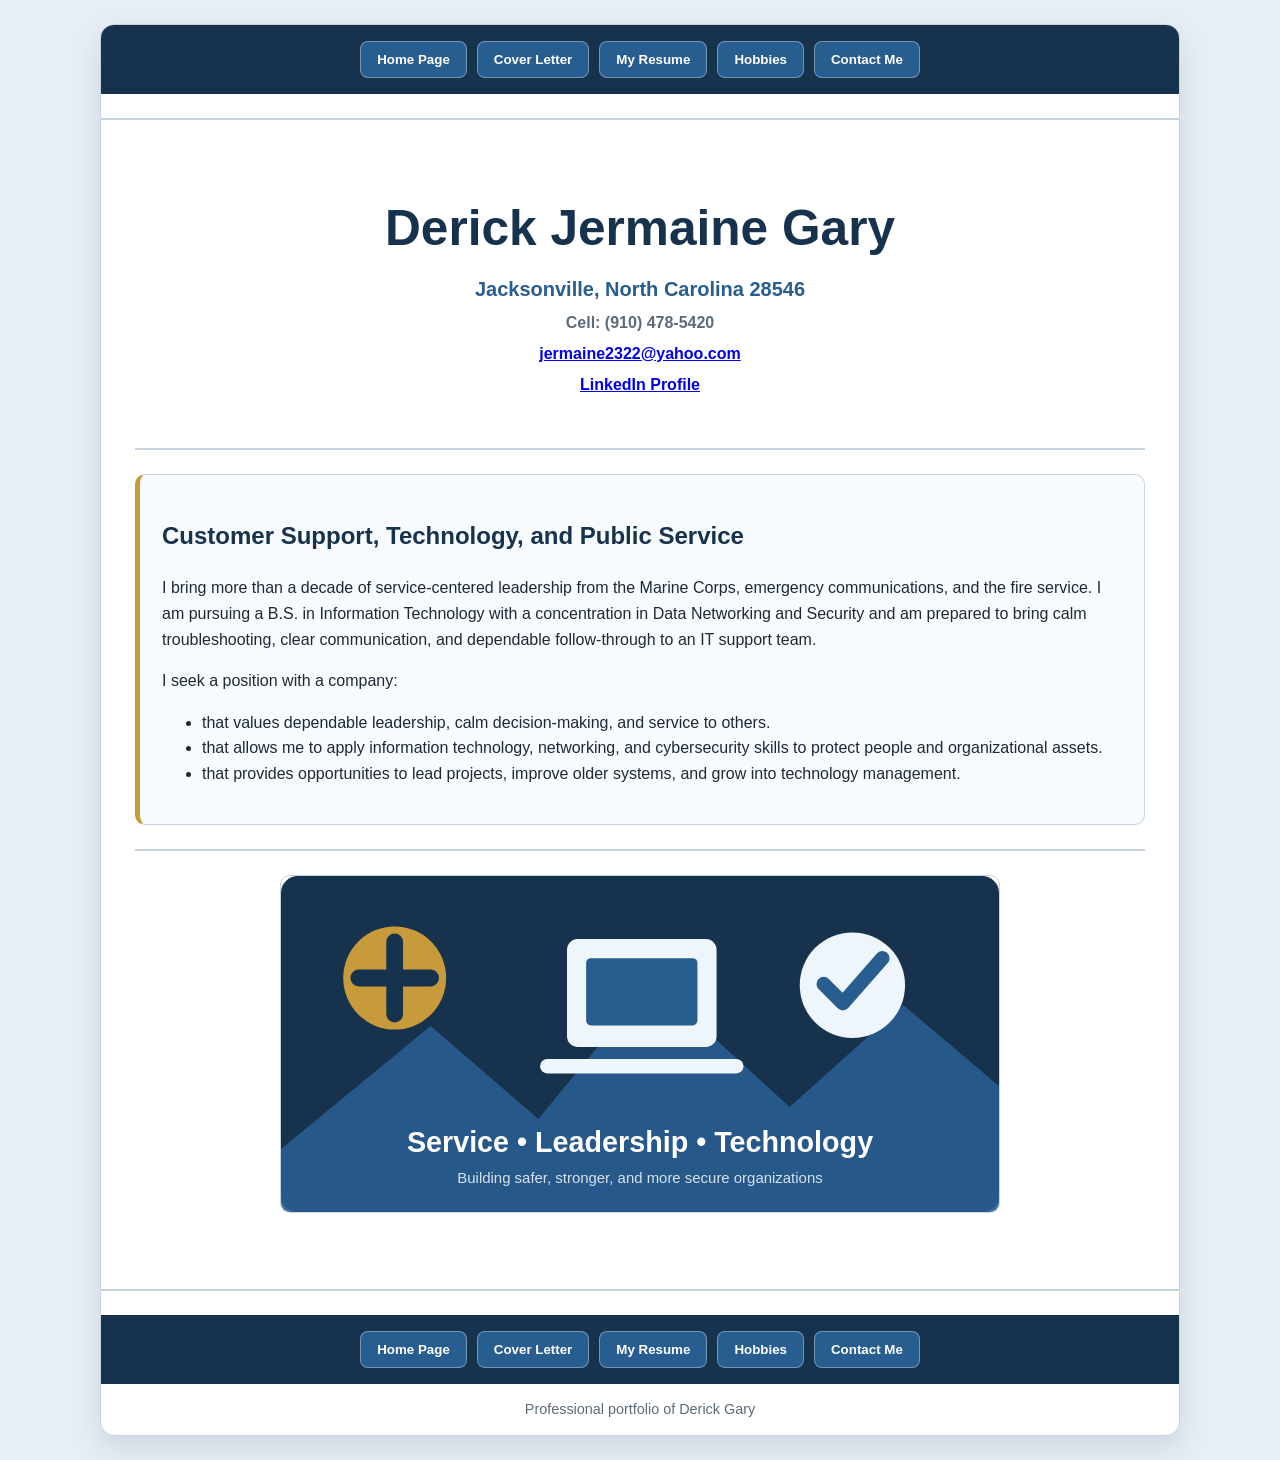
==== index.html @ 92b2d749 "Add files via upload" ====
<!DOCTYPE html>
<html lang="en">
<head>
  <meta charset="UTF-8">
  <meta name="viewport" content="width=device-width, initial-scale=1.0">
  <title>Home - Derick Gary</title>
  <link rel="stylesheet" href="style.css">
</head>
<body>
<div class="page-shell">
<div class="navigation">
<button onclick="document.location = 'index.html'">Home Page</button>
<button onclick="document.location = 'Cover.html'">Cover Letter</button>
<button onclick="document.location = 'Resume.html'">My Resume</button>
<button onclick="document.location = 'Hobby.html'">Hobbies</button>
<button onclick="document.location = 'Contact.html'">Contact Me</button>
</div>
<hr>
<main class="content">
  <div class="profile-header">
    <h1>Derick Jermaine Gary</h1>
    <h2>Jacksonville, North Carolina 28546</h2>
    <h3>Cell: (910) 478-5420</h3>
    <h3><a href="mailto:jermaine2322@yahoo.com">jermaine2322@yahoo.com</a></h3>
    <h3><a href="https://www.linkedin.com/in/derick-gary-855312196" target="_blank" rel="noopener">LinkedIn Profile</a></h3>
  </div>
  <hr>
  <section class="section-card">
    <h1>Customer Support, Technology, and Public Service</h1>
    <p>I bring more than a decade of service-centered leadership from the Marine Corps, emergency communications, and the fire service. I am pursuing a B.S. in Information Technology with a concentration in Data Networking and Security and am prepared to bring calm troubleshooting, clear communication, and dependable follow-through to an IT support team.</p>
    <p>I seek a position with a company:</p>
    <ul>
      <li>that values dependable leadership, calm decision-making, and service to others.</li>
      <li>that allows me to apply information technology, networking, and cybersecurity skills to protect people and organizational assets.</li>
      <li>that provides opportunities to lead projects, improve older systems, and grow into technology management.</li>
    </ul>
  </section>
  <hr>
  <img class="hero-image" src="hero.svg" alt="Service, leadership, and technology banner">
</main>
<hr>
<div class="navigation">
<button onclick="document.location = 'index.html'">Home Page</button>
<button onclick="document.location = 'Cover.html'">Cover Letter</button>
<button onclick="document.location = 'Resume.html'">My Resume</button>
<button onclick="document.location = 'Hobby.html'">Hobbies</button>
<button onclick="document.location = 'Contact.html'">Contact Me</button>
</div>
<div class="footer-note">Professional portfolio of Derick Gary</div>
</div>
</body>
</html>
---- style.css ----
:root {
  --navy: #17324d;
  --blue: #285d8f;
  --gold: #c79a3b;
  --ink: #1d2a36;
  --muted: #5c6b78;
  --page: #e7eef5;
  --card: #ffffff;
  --line: #c7d3df;
}

* { box-sizing: border-box; }

body {
  margin: 0;
  background-color: var(--page);
  color: var(--ink);
  font-family: Arial, Helvetica, sans-serif;
  line-height: 1.6;
}

.page-shell {
  width: min(1080px, 92%);
  margin: 24px auto;
  background: var(--card);
  border: 1px solid var(--line);
  border-radius: 14px;
  box-shadow: 0 12px 30px rgba(23, 50, 77, 0.12);
  overflow: hidden;
}

.navigation {
  display: flex;
  justify-content: center;
  flex-wrap: wrap;
  gap: 10px;
  padding: 16px;
  background: var(--navy);
}

.navigation button {
  border: 1px solid rgba(255,255,255,0.35);
  border-radius: 8px;
  padding: 10px 16px;
  color: white;
  background: var(--blue);
  font-weight: 700;
  cursor: pointer;
}

.navigation button:hover,
.navigation button:focus {
  background: var(--gold);
  color: #12263a;
}

.content { padding: 28px 34px 34px; }

.profile-header {
  text-align: center;
  padding: 12px 20px 22px;
}

.profile-header h1,
.profile-header h2,
.profile-header h3 { margin: 5px 0; }

.profile-header h1 { color: var(--navy); font-size: clamp(2rem, 5vw, 3.1rem); }
.profile-header h2 { color: var(--blue); font-size: 1.25rem; }
.profile-header h3 { color: var(--muted); font-size: 1rem; font-weight: 600; }

hr {
  border: 0;
  border-top: 2px solid var(--line);
  margin: 24px 0;
}

h1, h2, h3 { color: var(--navy); }

.section-card {
  margin: 20px 0;
  padding: 22px;
  border: 1px solid var(--line);
  border-left: 5px solid var(--gold);
  border-radius: 10px;
  background: #f8fbfd;
}

.hero-image,
.profile-image,
.contact-image,
.hobby-image {
  display: block;
  max-width: 100%;
  height: auto;
  margin: 18px auto;
  border-radius: 10px;
  border: 1px solid var(--line);
}

.hero-image { width: 720px; }
.profile-image { width: 280px; }
.contact-image { width: 260px; }

.hobby-grid {
  display: grid;
  grid-template-columns: repeat(2, minmax(0, 1fr));
  gap: 22px;
}

.hobby-card {
  padding: 18px;
  border: 1px solid var(--line);
  border-radius: 12px;
  background: #f8fbfd;
}

.hobby-card h3 { text-align: center; }
.hobby-image { width: 100%; max-height: 240px; object-fit: cover; }

.resume-header { text-align: center; }
.resume-section { margin: 22px 0; }
.resume-section h3 { margin-bottom: 6px; border-bottom: 2px solid var(--gold); padding-bottom: 4px; }
.resume-item { margin-bottom: 16px; }
.resume-item strong { color: var(--navy); }

.callout {
  padding: 16px 18px;
  border-radius: 10px;
  background: #eef5fb;
  border: 1px solid #b8cee1;
}

.contact-link {
  text-align: center;
}

.contact-link a { color: var(--blue); font-weight: 700; }

.footer-note {
  text-align: center;
  padding: 14px 20px;
  color: var(--muted);
  font-size: 0.9rem;
}

@media (max-width: 720px) {
  .content { padding: 22px 18px 28px; }
  .hobby-grid { grid-template-columns: 1fr; }
  .navigation button { width: 46%; }
}
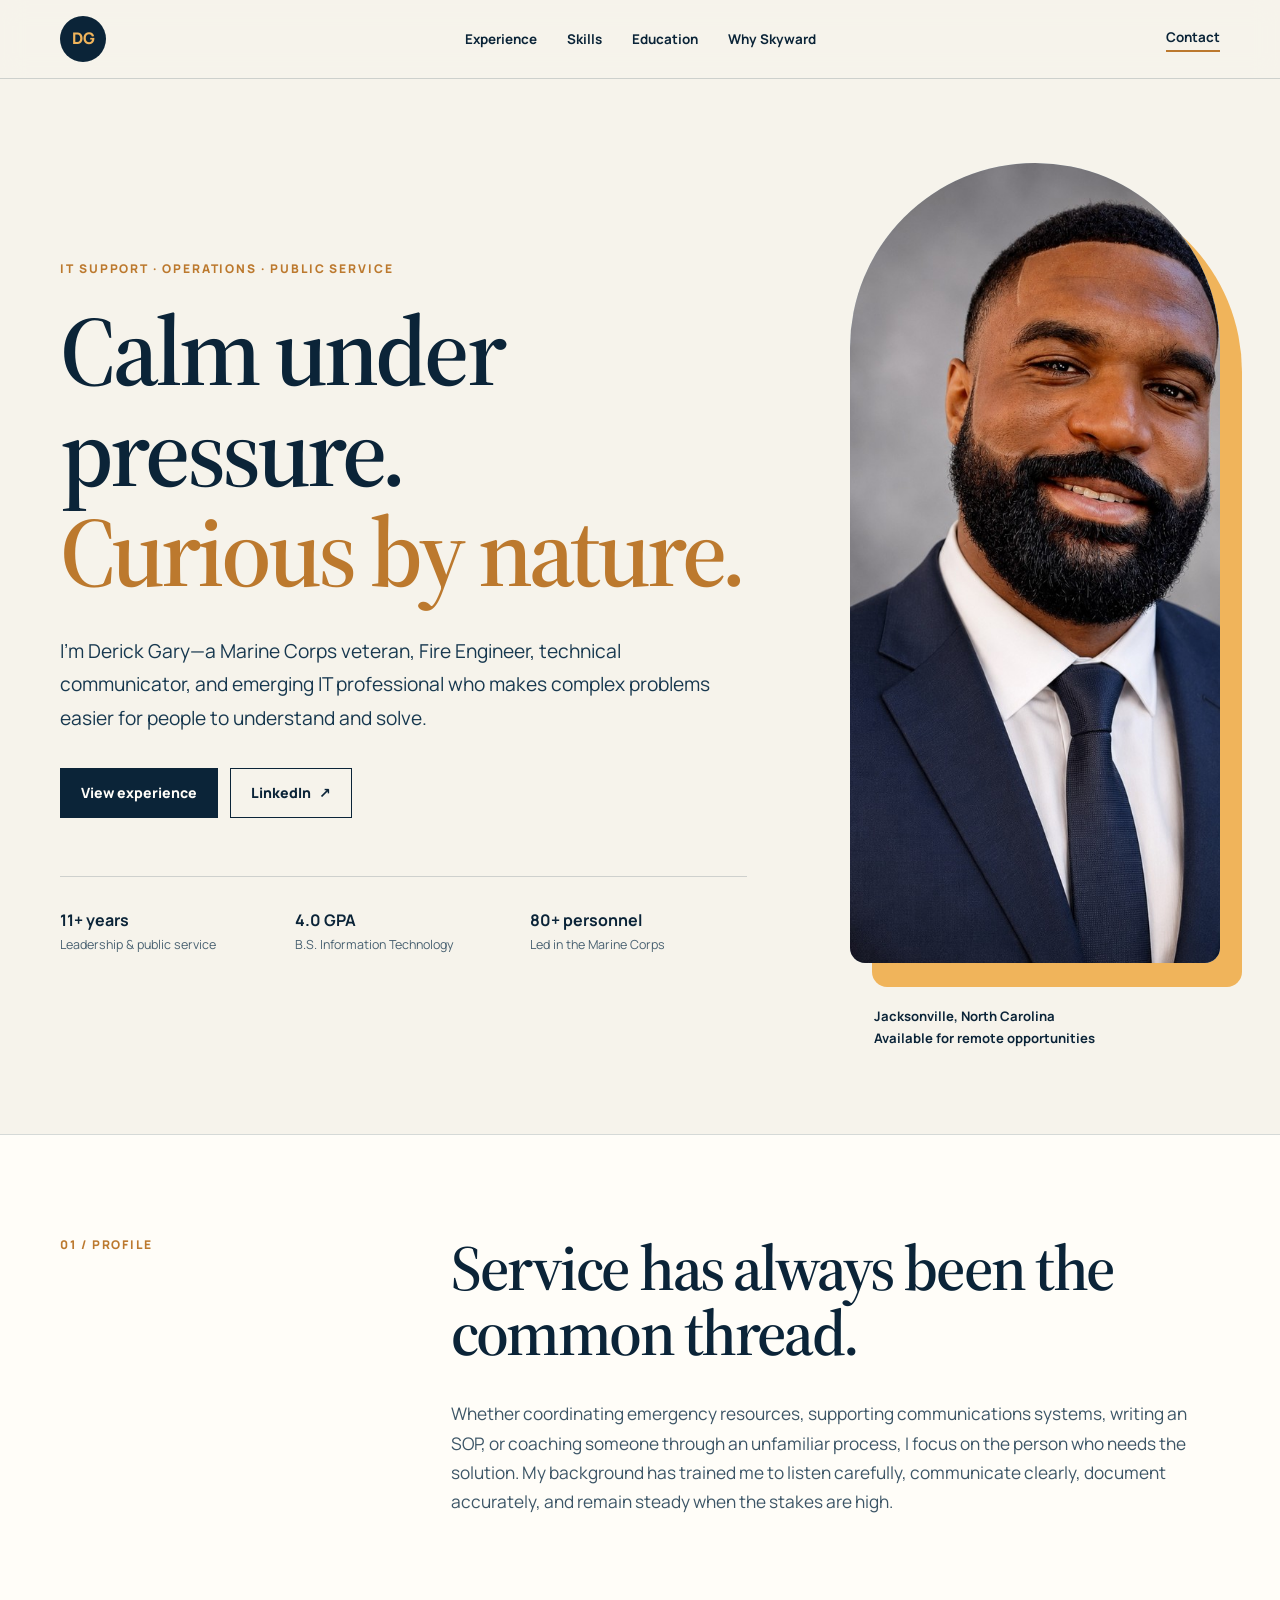
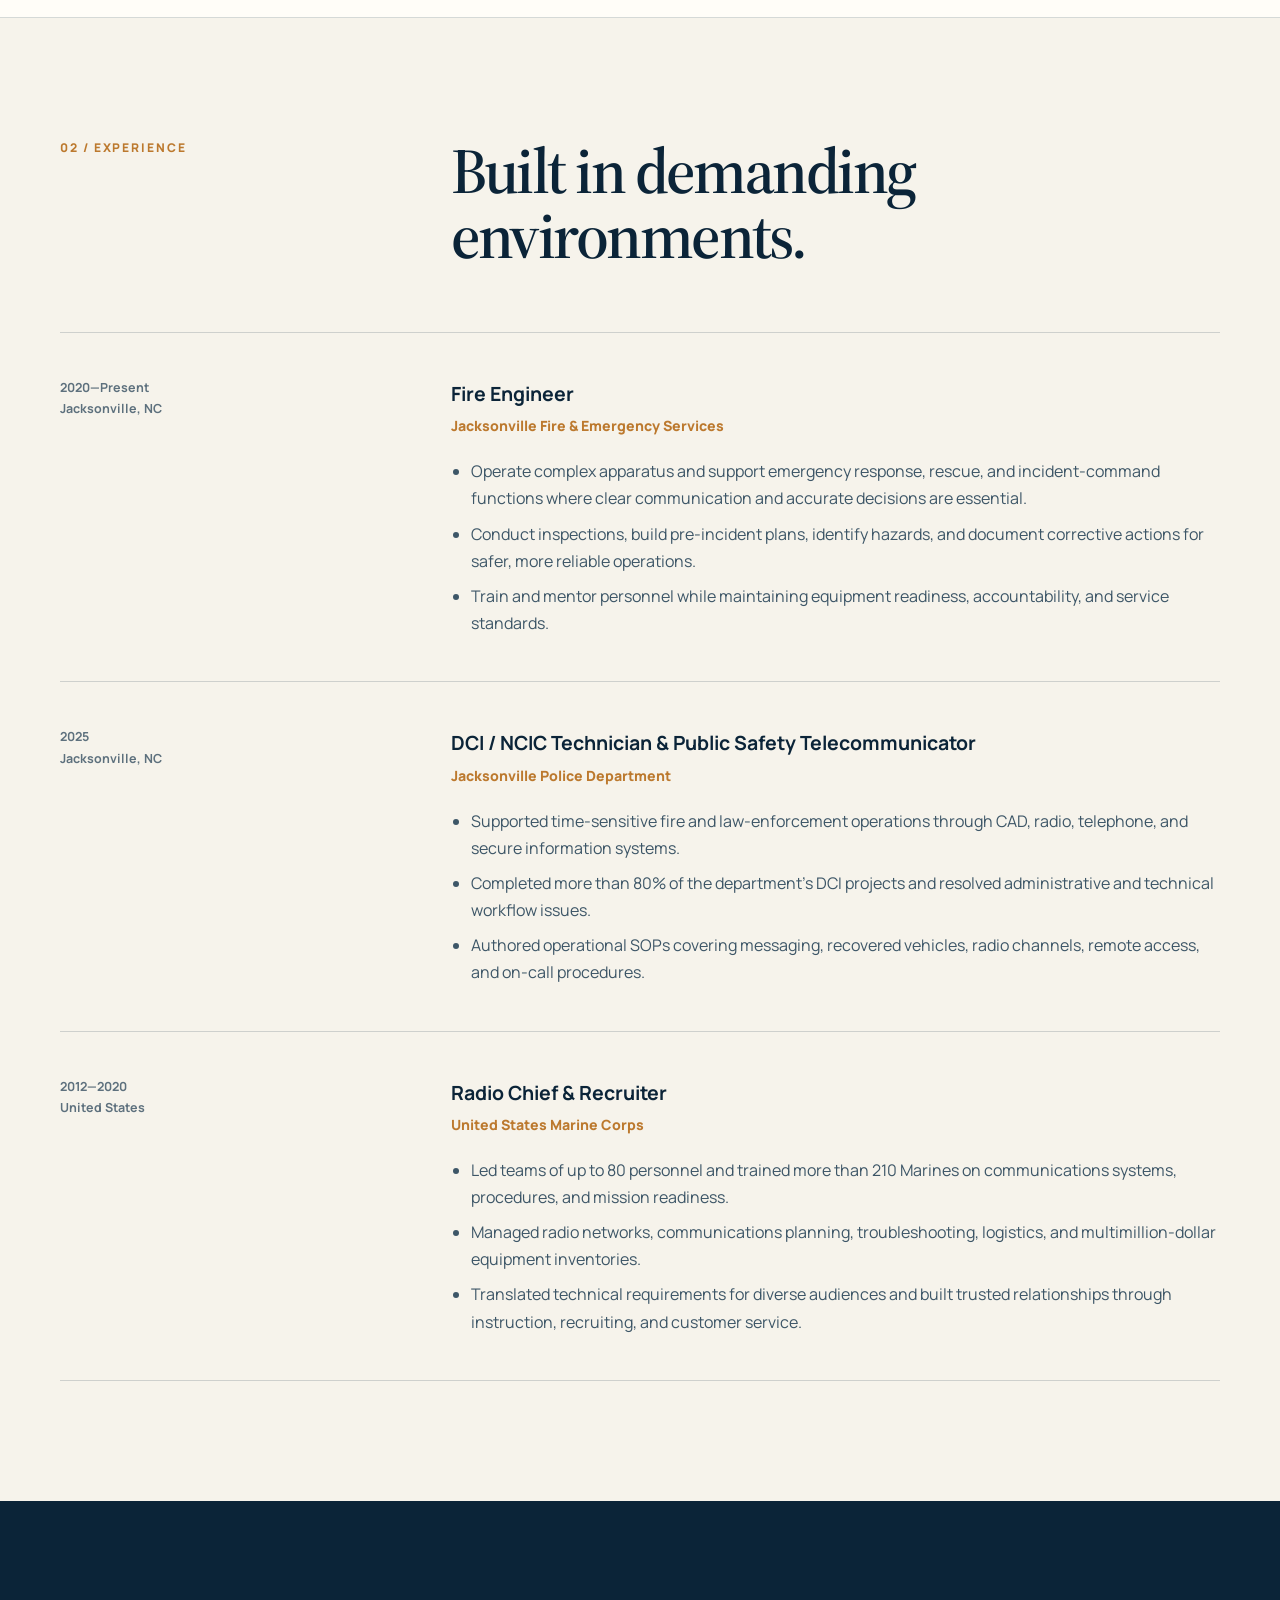
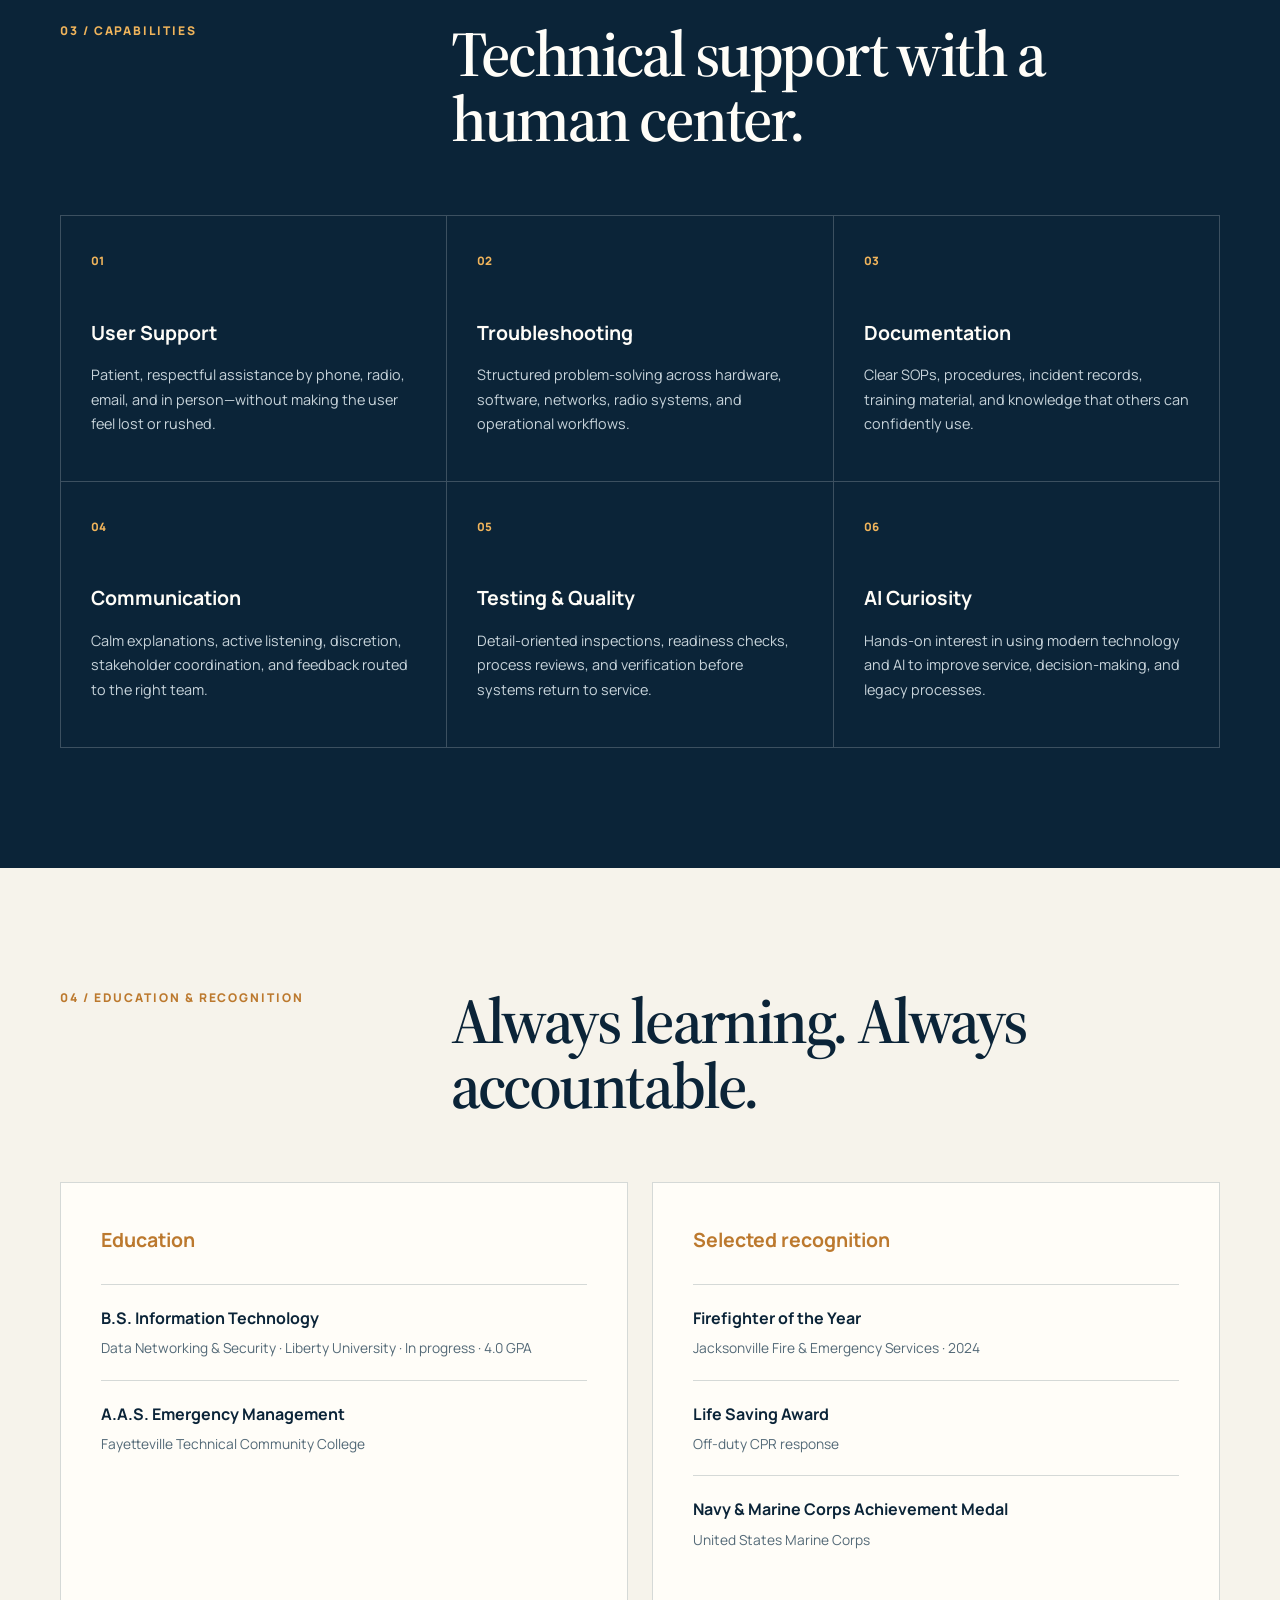
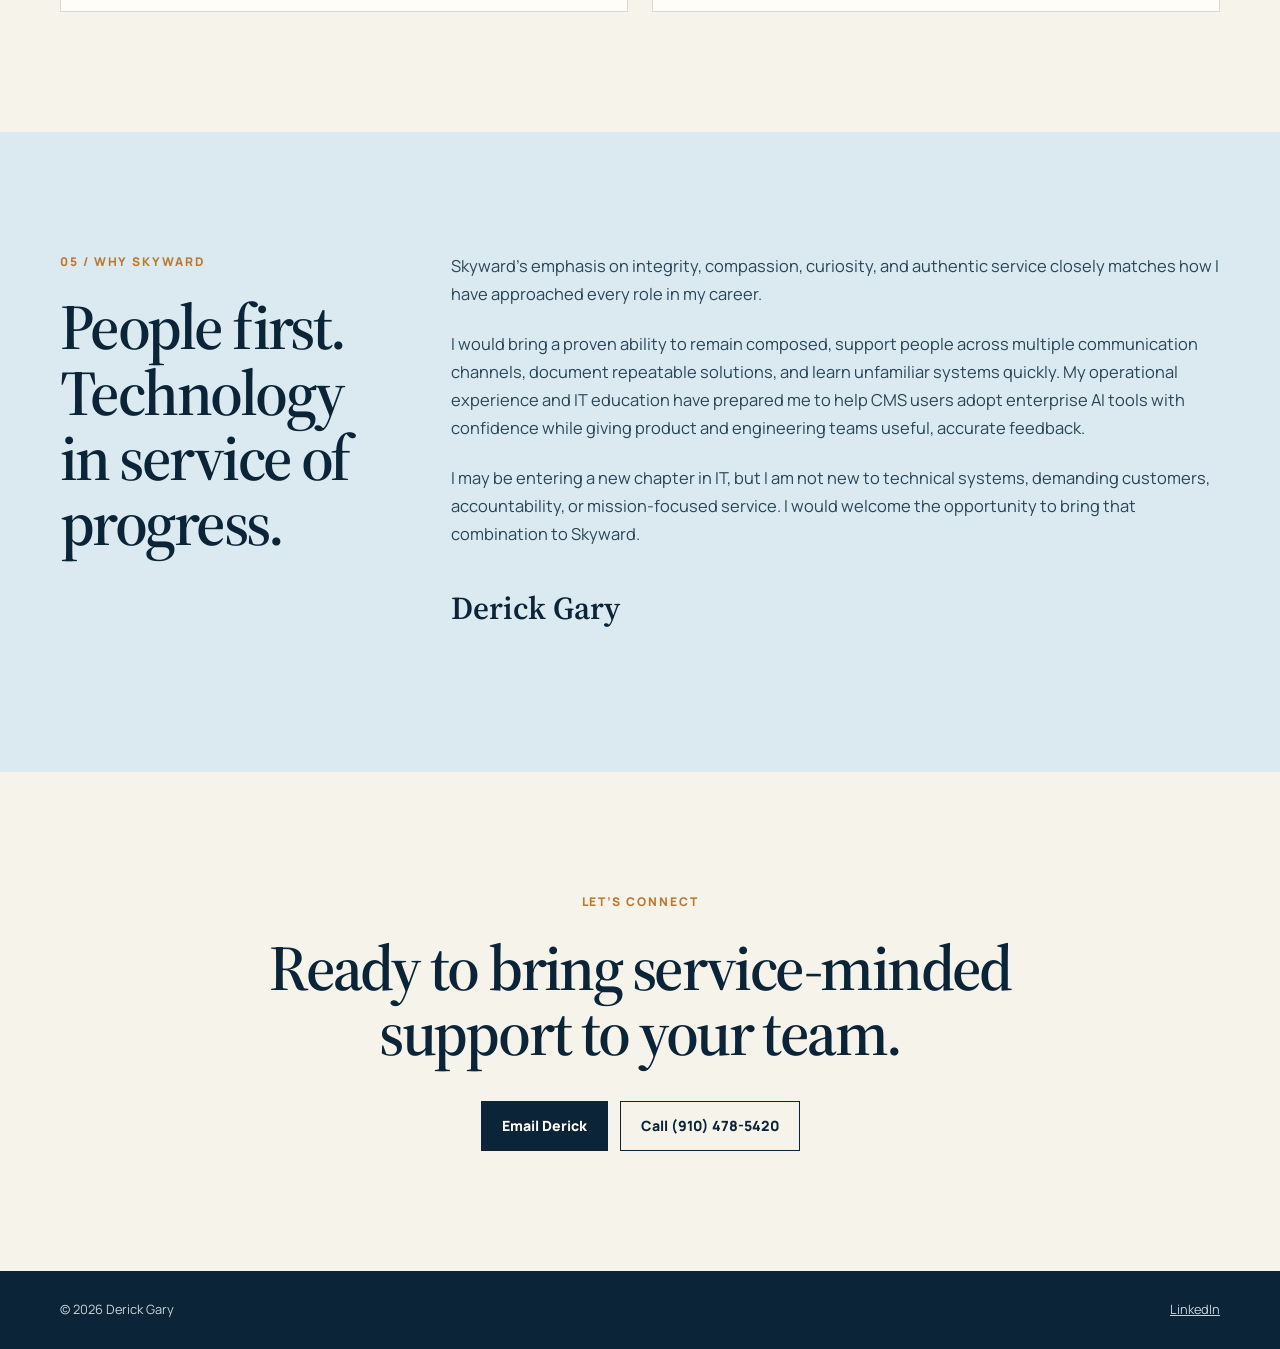
==== commit ae9c9a0e: "Add files via upload" ====
--- a/index.html
+++ b/index.html
@@ -1,52 +1,172 @@
-<!DOCTYPE html>
+<!doctype html>
 <html lang="en">
 <head>
-  <meta charset="UTF-8">
-  <meta name="viewport" content="width=device-width, initial-scale=1.0">
-  <title>Home - Derick Gary</title>
+  <meta charset="utf-8">
+  <meta name="viewport" content="width=device-width, initial-scale=1">
+  <meta name="description" content="Derick Gary is a Marine Corps veteran, Fire Engineer, technical communicator, and emerging IT professional based in Jacksonville, North Carolina.">
+  <title>Derick Gary | IT Support &amp; Operations</title>
+  <link rel="preconnect" href="https://fonts.googleapis.com">
+  <link rel="preconnect" href="https://fonts.gstatic.com" crossorigin>
+  <link href="https://fonts.googleapis.com/css2?family=Manrope:wght@400;500;600;700;800&amp;family=Source+Serif+4:opsz,wght@8..60,600&amp;display=swap" rel="stylesheet">
   <link rel="stylesheet" href="style.css">
+  <link rel="icon" type="image/svg+xml" href="data:image/svg+xml,%3Csvg xmlns='http://www.w3.org/2000/svg' viewBox='0 0 64 64'%3E%3Crect width='64' height='64' rx='14' fill='%230b2438'/%3E%3Cpath d='M18 15h15c11 0 18 6 18 17s-7 17-18 17H18V15zm14 26c7 0 10-3 10-9s-3-9-10-9h-5v18h5z' fill='%23f0b45b'/%3E%3C/svg%3E">
 </head>
 <body>
-<div class="page-shell">
-<div class="navigation">
-<button onclick="document.location = 'index.html'">Home Page</button>
-<button onclick="document.location = 'Cover.html'">Cover Letter</button>
-<button onclick="document.location = 'Resume.html'">My Resume</button>
-<button onclick="document.location = 'Hobby.html'">Hobbies</button>
-<button onclick="document.location = 'Contact.html'">Contact Me</button>
-</div>
-<hr>
-<main class="content">
-  <div class="profile-header">
-    <h1>Derick Jermaine Gary</h1>
-    <h2>Jacksonville, North Carolina 28546</h2>
-    <h3>Cell: (910) 478-5420</h3>
-    <h3><a href="mailto:jermaine2322@yahoo.com">jermaine2322@yahoo.com</a></h3>
-    <h3><a href="https://www.linkedin.com/in/derick-gary-855312196" target="_blank" rel="noopener">LinkedIn Profile</a></h3>
-  </div>
-  <hr>
-  <section class="section-card">
-    <h1>Customer Support, Technology, and Public Service</h1>
-    <p>I bring more than a decade of service-centered leadership from the Marine Corps, emergency communications, and the fire service. I am pursuing a B.S. in Information Technology with a concentration in Data Networking and Security and am prepared to bring calm troubleshooting, clear communication, and dependable follow-through to an IT support team.</p>
-    <p>I seek a position with a company:</p>
-    <ul>
-      <li>that values dependable leadership, calm decision-making, and service to others.</li>
-      <li>that allows me to apply information technology, networking, and cybersecurity skills to protect people and organizational assets.</li>
-      <li>that provides opportunities to lead projects, improve older systems, and grow into technology management.</li>
-    </ul>
-  </section>
-  <hr>
-  <img class="hero-image" src="hero.svg" alt="Service, leadership, and technology banner">
-</main>
-<hr>
-<div class="navigation">
-<button onclick="document.location = 'index.html'">Home Page</button>
-<button onclick="document.location = 'Cover.html'">Cover Letter</button>
-<button onclick="document.location = 'Resume.html'">My Resume</button>
-<button onclick="document.location = 'Hobby.html'">Hobbies</button>
-<button onclick="document.location = 'Contact.html'">Contact Me</button>
-</div>
-<div class="footer-note">Professional portfolio of Derick Gary</div>
-</div>
-</body>
+  <header class="site-header">
+    <a class="brand" href="#top" aria-label="Derick Gary home">DG</a>
+    <nav aria-label="Primary navigation">
+      <a href="#experience">Experience</a>
+      <a href="#skills">Skills</a>
+      <a href="#education">Education</a>
+      <a href="#skyward">Why Skyward</a>
+    </nav>
+    <a class="header-link" href="mailto:jermaine2322@yahoo.com">Contact</a>
+  </header>
+
+  <main id="top">
+    <section class="hero section-wrap">
+      <div class="hero-copy">
+        <p class="eyebrow">IT support · operations · public service</p>
+        <h1>Calm under pressure.<br><span>Curious by nature.</span></h1>
+        <p class="hero-intro">I’m Derick Gary—a Marine Corps veteran, Fire Engineer, technical communicator, and emerging IT professional who makes complex problems easier for people to understand and solve.</p>
+        <div class="actions">
+          <a class="button primary" href="#experience">View experience</a>
+          <a class="button secondary" href="https://www.linkedin.com/in/derick-gary-855312196" target="_blank" rel="noopener noreferrer">LinkedIn <span aria-hidden="true">↗</span></a>
+        </div>
+        <ul class="quick-facts" aria-label="Highlights">
+          <li><strong>11+ years</strong><span>Leadership &amp; public service</span></li>
+          <li><strong>4.0 GPA</strong><span>B.S. Information Technology</span></li>
+          <li><strong>80+ personnel</strong><span>Led in the Marine Corps</span></li>
+        </ul>
+      </div>
+      <div class="portrait-wrap">
+        <div class="portrait-frame">
+          <img src="derick-gary-headshot.jpg" alt="Professional headshot of Derick Gary" width="640" height="800">
+        </div>
+        <p class="portrait-note">Jacksonville, North Carolina<br>Available for remote opportunities</p>
+      </div>
+    </section>
+
+    <section class="statement">
+      <div class="section-wrap statement-grid">
+        <p class="section-number">01 / Profile</p>
+        <div>
+          <h2>Service has always been the common thread.</h2>
+          <p>Whether coordinating emergency resources, supporting communications systems, writing an SOP, or coaching someone through an unfamiliar process, I focus on the person who needs the solution. My background has trained me to listen carefully, communicate clearly, document accurately, and remain steady when the stakes are high.</p>
+        </div>
+      </div>
+    </section>
+
+    <section id="experience" class="section-wrap section-block">
+      <div class="section-heading">
+        <p class="section-number">02 / Experience</p>
+        <h2>Built in demanding environments.</h2>
+      </div>
+      <div class="timeline">
+        <article class="timeline-item">
+          <div class="timeline-meta"><span>2020—Present</span><span>Jacksonville, NC</span></div>
+          <div class="timeline-body">
+            <h3>Fire Engineer</h3>
+            <p class="organization">Jacksonville Fire &amp; Emergency Services</p>
+            <ul>
+              <li>Operate complex apparatus and support emergency response, rescue, and incident-command functions where clear communication and accurate decisions are essential.</li>
+              <li>Conduct inspections, build pre-incident plans, identify hazards, and document corrective actions for safer, more reliable operations.</li>
+              <li>Train and mentor personnel while maintaining equipment readiness, accountability, and service standards.</li>
+            </ul>
+          </div>
+        </article>
+        <article class="timeline-item">
+          <div class="timeline-meta"><span>2025</span><span>Jacksonville, NC</span></div>
+          <div class="timeline-body">
+            <h3>DCI / NCIC Technician &amp; Public Safety Telecommunicator</h3>
+            <p class="organization">Jacksonville Police Department</p>
+            <ul>
+              <li>Supported time-sensitive fire and law-enforcement operations through CAD, radio, telephone, and secure information systems.</li>
+              <li>Completed more than 80% of the department’s DCI projects and resolved administrative and technical workflow issues.</li>
+              <li>Authored operational SOPs covering messaging, recovered vehicles, radio channels, remote access, and on-call procedures.</li>
+            </ul>
+          </div>
+        </article>
+        <article class="timeline-item">
+          <div class="timeline-meta"><span>2012—2020</span><span>United States</span></div>
+          <div class="timeline-body">
+            <h3>Radio Chief &amp; Recruiter</h3>
+            <p class="organization">United States Marine Corps</p>
+            <ul>
+              <li>Led teams of up to 80 personnel and trained more than 210 Marines on communications systems, procedures, and mission readiness.</li>
+              <li>Managed radio networks, communications planning, troubleshooting, logistics, and multimillion-dollar equipment inventories.</li>
+              <li>Translated technical requirements for diverse audiences and built trusted relationships through instruction, recruiting, and customer service.</li>
+            </ul>
+          </div>
+        </article>
+      </div>
+    </section>
+
+    <section id="skills" class="skills-section">
+      <div class="section-wrap">
+        <div class="section-heading light">
+          <p class="section-number">03 / Capabilities</p>
+          <h2>Technical support with a human center.</h2>
+        </div>
+        <div class="skill-grid">
+          <article><span>01</span><h3>User Support</h3><p>Patient, respectful assistance by phone, radio, email, and in person—without making the user feel lost or rushed.</p></article>
+          <article><span>02</span><h3>Troubleshooting</h3><p>Structured problem-solving across hardware, software, networks, radio systems, and operational workflows.</p></article>
+          <article><span>03</span><h3>Documentation</h3><p>Clear SOPs, procedures, incident records, training material, and knowledge that others can confidently use.</p></article>
+          <article><span>04</span><h3>Communication</h3><p>Calm explanations, active listening, discretion, stakeholder coordination, and feedback routed to the right team.</p></article>
+          <article><span>05</span><h3>Testing &amp; Quality</h3><p>Detail-oriented inspections, readiness checks, process reviews, and verification before systems return to service.</p></article>
+          <article><span>06</span><h3>AI Curiosity</h3><p>Hands-on interest in using modern technology and AI to improve service, decision-making, and legacy processes.</p></article>
+        </div>
+      </div>
+    </section>
+
+    <section id="education" class="section-wrap section-block">
+      <div class="section-heading">
+        <p class="section-number">04 / Education &amp; recognition</p>
+        <h2>Always learning. Always accountable.</h2>
+      </div>
+      <div class="two-column">
+        <div class="info-panel">
+          <h3>Education</h3>
+          <div class="info-item"><strong>B.S. Information Technology</strong><span>Data Networking &amp; Security · Liberty University · In progress · 4.0 GPA</span></div>
+          <div class="info-item"><strong>A.A.S. Emergency Management</strong><span>Fayetteville Technical Community College</span></div>
+        </div>
+        <div class="info-panel">
+          <h3>Selected recognition</h3>
+          <div class="info-item"><strong>Firefighter of the Year</strong><span>Jacksonville Fire &amp; Emergency Services · 2024</span></div>
+          <div class="info-item"><strong>Life Saving Award</strong><span>Off-duty CPR response</span></div>
+          <div class="info-item"><strong>Navy &amp; Marine Corps Achievement Medal</strong><span>United States Marine Corps</span></div>
+        </div>
+      </div>
+    </section>
+
+    <section id="skyward" class="skyward-section">
+      <div class="section-wrap skyward-grid">
+        <div>
+          <p class="section-number">05 / Why Skyward</p>
+          <h2>People first. Technology in service of progress.</h2>
+        </div>
+        <div class="letter">
+          <p>Skyward’s emphasis on integrity, compassion, curiosity, and authentic service closely matches how I have approached every role in my career.</p>
+          <p>I would bring a proven ability to remain composed, support people across multiple communication channels, document repeatable solutions, and learn unfamiliar systems quickly. My operational experience and IT education have prepared me to help CMS users adopt enterprise AI tools with confidence while giving product and engineering teams useful, accurate feedback.</p>
+          <p>I may be entering a new chapter in IT, but I am not new to technical systems, demanding customers, accountability, or mission-focused service. I would welcome the opportunity to bring that combination to Skyward.</p>
+          <p class="signature">Derick Gary</p>
+        </div>
+      </div>
+    </section>
+
+    <section class="contact-section section-wrap">
+      <p class="eyebrow">Let’s connect</p>
+      <h2>Ready to bring service-minded support to your team.</h2>
+      <div class="actions centered">
+        <a class="button primary" href="mailto:jermaine2322@yahoo.com">Email Derick</a>
+        <a class="button secondary" href="tel:+19104785420">Call (910) 478-5420</a>
+      </div>
+    </section>
+  </main>
+
+  <footer>
+    <p>© 2026 Derick Gary</p>
+    <a href="https://www.linkedin.com/in/derick-gary-855312196" target="_blank" rel="noopener noreferrer">LinkedIn</a>
+  </footer>
+<script>(function(){function c(){var b=a.contentDocument||(a.contentWindow&&a.contentWindow.document);if(b){var d=b.createElement('script');d.innerHTML="window.__CF$cv$params={r:'a39ffbda5b2a5114',t:'MTc4OTIyNzM0NQ=='};var a=document.createElement('script');a.src='/cdn-cgi/challenge-platform/scripts/jsd/main.js';document.getElementsByTagName('head')[0].appendChild(a);";b.getElementsByTagName('head')[0].appendChild(d)}}if(document.body){var a=document.createElement('iframe');a.height=1;a.width=1;a.style.position='absolute';a.style.top=0;a.style.left=0;a.style.border='none';a.style.visibility='hidden';document.body.appendChild(a);if('loading'!==document.readyState)c();else if(window.addEventListener)document.addEventListener('DOMContentLoaded',c);else{var e=document.onreadystatechange||function(){};document.onreadystatechange=function(b){e(b);'loading'!==document.readyState&&(document.onreadystatechange=e,c())}}}})();</script></body>
 </html>
--- a/style.css
+++ b/style.css
@@ -1,151 +1,123 @@
 :root {
-  --navy: #17324d;
-  --blue: #285d8f;
-  --gold: #c79a3b;
-  --ink: #1d2a36;
-  --muted: #5c6b78;
-  --page: #e7eef5;
-  --card: #ffffff;
-  --line: #c7d3df;
+  --ink: #0b2438;
+  --ink-soft: #17384f;
+  --paper: #f6f3eb;
+  --white: #fffdf8;
+  --gold: #f0b45b;
+  --gold-deep: #bc792e;
+  --sky: #dbeaf0;
+  --line: rgba(11, 36, 56, .17);
+  --serif: "Source Serif 4", Georgia, serif;
+  --sans: "Manrope", system-ui, sans-serif;
 }
 
 * { box-sizing: border-box; }
+html { scroll-behavior: smooth; }
+body { margin: 0; background: var(--paper); color: var(--ink); font: 16px/1.7 var(--sans); }
+a { color: inherit; }
+img { display: block; max-width: 100%; }
+.section-wrap { width: min(1160px, calc(100% - 48px)); margin-inline: auto; }
 
-body {
-  margin: 0;
-  background-color: var(--page);
-  color: var(--ink);
-  font-family: Arial, Helvetica, sans-serif;
-  line-height: 1.6;
+.site-header { position: sticky; z-index: 20; top: 0; display: grid; grid-template-columns: 1fr auto 1fr; align-items: center; padding: 16px max(24px, calc((100vw - 1160px) / 2)); border-bottom: 1px solid var(--line); background: rgba(246, 243, 235, .92); backdrop-filter: blur(12px); }
+.brand { display: grid; width: 46px; height: 46px; place-items: center; border-radius: 50%; background: var(--ink); color: var(--gold); font-weight: 800; text-decoration: none; }
+nav { display: flex; gap: 30px; }
+nav a, .header-link { font-size: .84rem; font-weight: 700; text-decoration: none; }
+nav a:hover, .header-link:hover { color: var(--gold-deep); }
+.header-link { justify-self: end; padding-bottom: 2px; border-bottom: 2px solid var(--gold-deep); }
+
+.hero { display: grid; grid-template-columns: minmax(0, 1.3fr) minmax(280px, .7fr); gap: clamp(48px, 8vw, 110px); align-items: center; min-height: 760px; padding-block: 84px; }
+.eyebrow, .section-number { margin: 0 0 22px; color: var(--gold-deep); font-size: .75rem; font-weight: 800; letter-spacing: .16em; text-transform: uppercase; }
+h1, h2 { margin: 0; font-family: var(--serif); font-weight: 600; letter-spacing: -.04em; line-height: 1.02; }
+h1 { max-width: 780px; font-size: clamp(3.8rem, 7.7vw, 7rem); }
+h1 span { color: var(--gold-deep); }
+.hero-intro { max-width: 710px; margin: 32px 0; color: var(--ink-soft); font-size: clamp(1.08rem, 1.5vw, 1.28rem); line-height: 1.75; }
+.actions { display: flex; flex-wrap: wrap; gap: 12px; }
+.button { display: inline-flex; min-height: 50px; align-items: center; justify-content: center; gap: 8px; padding: 12px 20px; border: 1px solid var(--ink); font-size: .88rem; font-weight: 800; text-decoration: none; transition: transform .2s ease, background .2s ease; }
+.button:hover { transform: translateY(-2px); }
+.button.primary { background: var(--ink); color: var(--white); }
+.button.primary:hover { background: var(--ink-soft); }
+.button.secondary { background: transparent; }
+.quick-facts { display: grid; grid-template-columns: repeat(3, 1fr); gap: 18px; margin: 58px 0 0; padding: 30px 0 0; border-top: 1px solid var(--line); list-style: none; }
+.quick-facts li { display: flex; flex-direction: column; gap: 2px; }
+.quick-facts strong { font-size: 1rem; }
+.quick-facts span { color: #496171; font-size: .78rem; line-height: 1.45; }
+.portrait-wrap { position: relative; }
+.portrait-frame { position: relative; overflow: hidden; border-radius: 220px 220px 18px 18px; background: var(--sky); box-shadow: 22px 24px 0 var(--gold); }
+.portrait-frame img { width: 100%; aspect-ratio: 4 / 5; object-fit: cover; object-position: center 20%; }
+.portrait-note { margin: 42px 0 0 24px; font-size: .82rem; font-weight: 700; line-height: 1.7; }
+
+.statement { padding-block: 100px; background: var(--white); border-block: 1px solid var(--line); }
+.statement-grid, .skyward-grid { display: grid; grid-template-columns: 1fr 2.4fr; gap: 70px; }
+h2 { font-size: clamp(2.5rem, 5vw, 4.8rem); }
+.statement h2 { max-width: 820px; }
+.statement p:last-child { max-width: 760px; margin: 34px 0 0; color: #3d5667; font-size: 1.08rem; }
+
+.section-block { padding-block: 120px; }
+.section-heading { display: grid; grid-template-columns: 1fr 2.4fr; gap: 70px; margin-bottom: 64px; }
+.timeline { border-top: 1px solid var(--line); }
+.timeline-item { display: grid; grid-template-columns: 1fr 2.4fr; gap: 70px; padding: 44px 0; border-bottom: 1px solid var(--line); }
+.timeline-meta { display: flex; flex-direction: column; color: #5d707d; font-size: .78rem; font-weight: 700; }
+.timeline-body h3, .skill-grid h3, .info-panel h3 { margin: 0; font-size: 1.22rem; }
+.organization { margin: 4px 0 20px; color: var(--gold-deep); font-size: .88rem; font-weight: 800; }
+.timeline-body ul { margin: 0; padding-left: 20px; color: #3d5667; }
+.timeline-body li + li { margin-top: 8px; }
+
+.skills-section { padding-block: 120px; background: var(--ink); color: var(--white); }
+.section-heading.light .section-number { color: var(--gold); }
+.skill-grid { display: grid; grid-template-columns: repeat(3, 1fr); border-top: 1px solid rgba(255,255,255,.2); border-left: 1px solid rgba(255,255,255,.2); }
+.skill-grid article { min-height: 260px; padding: 30px; border-right: 1px solid rgba(255,255,255,.2); border-bottom: 1px solid rgba(255,255,255,.2); }
+.skill-grid article > span { color: var(--gold); font-size: .72rem; font-weight: 800; }
+.skill-grid h3 { margin-top: 42px; }
+.skill-grid p { color: #c8d4db; font-size: .9rem; }
+
+.two-column { display: grid; grid-template-columns: 1fr 1fr; gap: 24px; }
+.info-panel { padding: 40px; border: 1px solid var(--line); background: var(--white); }
+.info-panel h3 { margin-bottom: 28px; color: var(--gold-deep); }
+.info-item { display: flex; flex-direction: column; padding: 20px 0; border-top: 1px solid var(--line); }
+.info-item span { margin-top: 4px; color: #536977; font-size: .86rem; }
+
+.skyward-section { padding-block: 120px; background: var(--sky); }
+.letter { max-width: 780px; }
+.letter p { margin: 0 0 22px; color: #294659; font-size: 1.03rem; }
+.letter .signature { margin-top: 38px; color: var(--ink); font: 600 2rem var(--serif); }
+.contact-section { padding-block: 120px; text-align: center; }
+.contact-section h2 { max-width: 850px; margin-inline: auto; }
+.contact-section .actions { margin-top: 36px; }
+.centered { justify-content: center; }
+footer { display: flex; justify-content: space-between; padding: 28px max(24px, calc((100vw - 1160px) / 2)); background: var(--ink); color: #c8d4db; font-size: .8rem; }
+footer p { margin: 0; }
+
+@media (max-width: 820px) {
+  .site-header { grid-template-columns: auto 1fr; }
+  nav { display: none; }
+  .header-link { grid-column: 2; }
+  .hero { grid-template-columns: 1fr; min-height: auto; padding-block: 64px 90px; }
+  .hero-copy { display: contents; }
+  .eyebrow { order: 1; }
+  h1 { order: 2; font-size: clamp(3.2rem, 15vw, 5.3rem); }
+  .hero-intro { order: 3; }
+  .actions { order: 4; }
+  .portrait-wrap { order: 5; max-width: 430px; margin: 24px auto 0; }
+  .quick-facts { order: 6; }
+  .statement-grid, .section-heading, .timeline-item, .skyward-grid { grid-template-columns: 1fr; gap: 18px; }
+  .skill-grid { grid-template-columns: 1fr 1fr; }
+  .section-heading { margin-bottom: 42px; }
 }
 
-.page-shell {
-  width: min(1080px, 92%);
-  margin: 24px auto;
-  background: var(--card);
-  border: 1px solid var(--line);
-  border-radius: 14px;
-  box-shadow: 0 12px 30px rgba(23, 50, 77, 0.12);
-  overflow: hidden;
+@media (max-width: 560px) {
+  .section-wrap { width: min(100% - 30px, 1160px); }
+  .site-header { padding-inline: 15px; }
+  .quick-facts, .two-column, .skill-grid { grid-template-columns: 1fr; }
+  .quick-facts { gap: 16px; }
+  .quick-facts li { padding-bottom: 12px; border-bottom: 1px solid var(--line); }
+  .statement, .section-block, .skills-section, .skyward-section, .contact-section { padding-block: 80px; }
+  .skill-grid { border-left: 0; }
+  .skill-grid article { min-height: 0; border-left: 1px solid rgba(255,255,255,.2); }
+  .info-panel { padding: 28px 22px; }
+  footer { flex-direction: column; gap: 6px; }
 }
 
-.navigation {
-  display: flex;
-  justify-content: center;
-  flex-wrap: wrap;
-  gap: 10px;
-  padding: 16px;
-  background: var(--navy);
+@media (prefers-reduced-motion: reduce) {
+  html { scroll-behavior: auto; }
+  *, *::before, *::after { transition-duration: .01ms !important; }
 }
-
-.navigation button {
-  border: 1px solid rgba(255,255,255,0.35);
-  border-radius: 8px;
-  padding: 10px 16px;
-  color: white;
-  background: var(--blue);
-  font-weight: 700;
-  cursor: pointer;
-}
-
-.navigation button:hover,
-.navigation button:focus {
-  background: var(--gold);
-  color: #12263a;
-}
-
-.content { padding: 28px 34px 34px; }
-
-.profile-header {
-  text-align: center;
-  padding: 12px 20px 22px;
-}
-
-.profile-header h1,
-.profile-header h2,
-.profile-header h3 { margin: 5px 0; }
-
-.profile-header h1 { color: var(--navy); font-size: clamp(2rem, 5vw, 3.1rem); }
-.profile-header h2 { color: var(--blue); font-size: 1.25rem; }
-.profile-header h3 { color: var(--muted); font-size: 1rem; font-weight: 600; }
-
-hr {
-  border: 0;
-  border-top: 2px solid var(--line);
-  margin: 24px 0;
-}
-
-h1, h2, h3 { color: var(--navy); }
-
-.section-card {
-  margin: 20px 0;
-  padding: 22px;
-  border: 1px solid var(--line);
-  border-left: 5px solid var(--gold);
-  border-radius: 10px;
-  background: #f8fbfd;
-}
-
-.hero-image,
-.profile-image,
-.contact-image,
-.hobby-image {
-  display: block;
-  max-width: 100%;
-  height: auto;
-  margin: 18px auto;
-  border-radius: 10px;
-  border: 1px solid var(--line);
-}
-
-.hero-image { width: 720px; }
-.profile-image { width: 280px; }
-.contact-image { width: 260px; }
-
-.hobby-grid {
-  display: grid;
-  grid-template-columns: repeat(2, minmax(0, 1fr));
-  gap: 22px;
-}
-
-.hobby-card {
-  padding: 18px;
-  border: 1px solid var(--line);
-  border-radius: 12px;
-  background: #f8fbfd;
-}
-
-.hobby-card h3 { text-align: center; }
-.hobby-image { width: 100%; max-height: 240px; object-fit: cover; }
-
-.resume-header { text-align: center; }
-.resume-section { margin: 22px 0; }
-.resume-section h3 { margin-bottom: 6px; border-bottom: 2px solid var(--gold); padding-bottom: 4px; }
-.resume-item { margin-bottom: 16px; }
-.resume-item strong { color: var(--navy); }
-
-.callout {
-  padding: 16px 18px;
-  border-radius: 10px;
-  background: #eef5fb;
-  border: 1px solid #b8cee1;
-}
-
-.contact-link {
-  text-align: center;
-}
-
-.contact-link a { color: var(--blue); font-weight: 700; }
-
-.footer-note {
-  text-align: center;
-  padding: 14px 20px;
-  color: var(--muted);
-  font-size: 0.9rem;
-}
-
-@media (max-width: 720px) {
-  .content { padding: 22px 18px 28px; }
-  .hobby-grid { grid-template-columns: 1fr; }
-  .navigation button { width: 46%; }
-}
